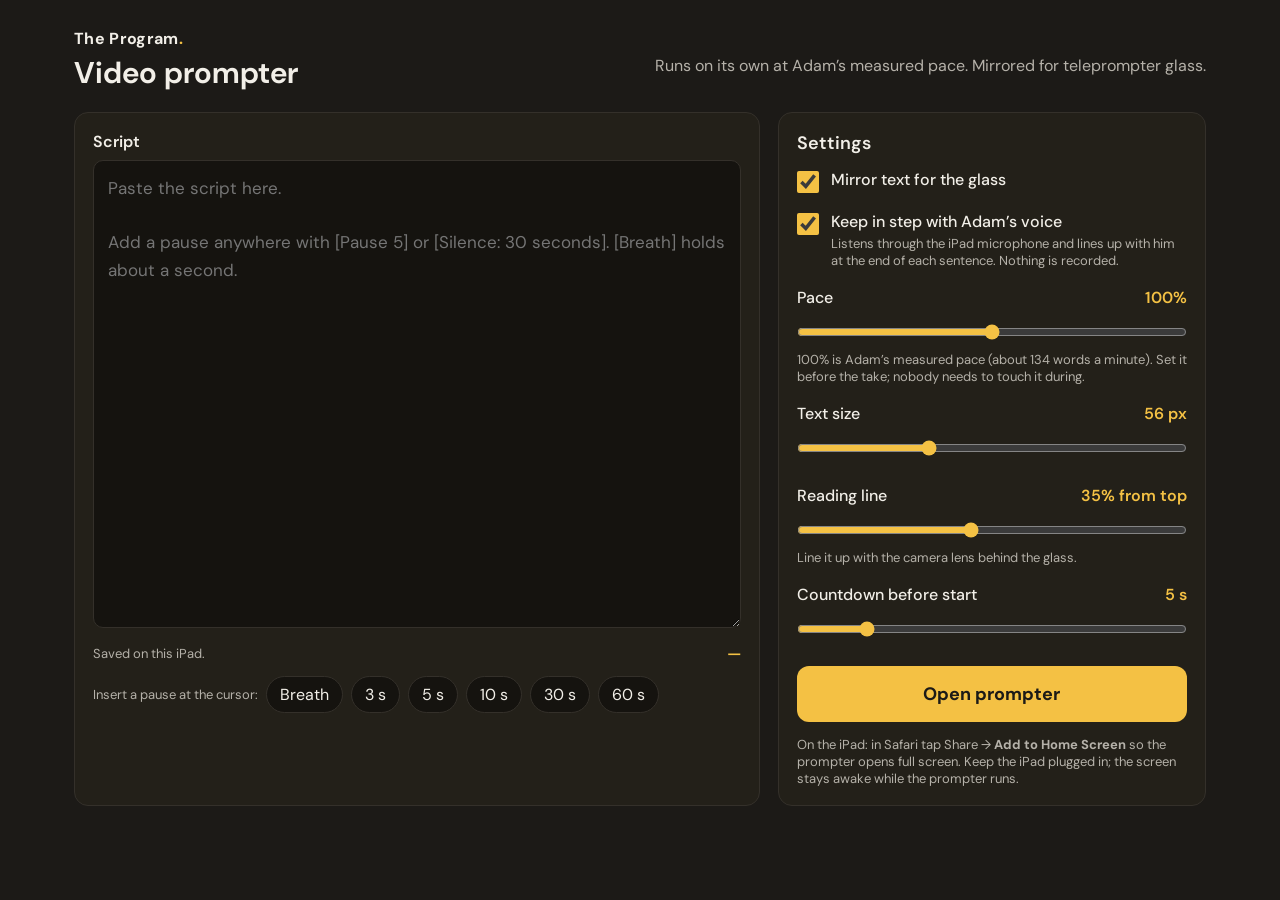
==== prompter.html @ 705d3cb9 "Prompter: Start, Stop and Back to top controls during playback - Control bar with Start/Resume, Stop" ====
<!doctype html>
<html lang="en-CA">
<head>
<meta charset="utf-8">
<meta name="viewport" content="width=device-width,initial-scale=1,viewport-fit=cover,user-scalable=no">
<meta name="robots" content="noindex,nofollow">
<meta name="apple-mobile-web-app-capable" content="yes">
<meta name="mobile-web-app-capable" content="yes">
<meta name="apple-mobile-web-app-status-bar-style" content="black">
<meta name="apple-mobile-web-app-title" content="Prompter">
<meta name="theme-color" content="#000000">
<title>Video Prompter · The Program</title>
<link rel="preconnect" href="https://fonts.googleapis.com">
<link href="https://fonts.googleapis.com/css2?family=DM+Sans:wght@400;500;600;700&display=swap" rel="stylesheet">
<link rel="stylesheet" href="/prompter.css">
</head>
<body>
<section id="setup" class="setup">
  <header class="setup-head">
    <div><a class="brand" href="/">The Program<span>.</span></a><h1>Video prompter</h1></div>
    <p class="muted">Runs on its own at Adam’s measured pace. Mirrored for teleprompter glass.</p>
  </header>

  <div class="setup-grid">
    <div class="card script-card">
      <label for="script">Script</label>
      <textarea id="script" spellcheck="true" placeholder="Paste the script here.&#10;&#10;Add a pause anywhere with [Pause 5] or [Silence: 30 seconds]. [Breath] holds about a second."></textarea>
      <div class="row">
        <span class="muted small" id="saved">Saved on this iPad.</span>
        <span class="estimate" id="estimate">—</span>
      </div>
      <div class="insert">
        <span class="small muted">Insert a pause at the cursor:</span>
        <button data-ins="[Breath]">Breath</button>
        <button data-ins="[Pause 3]">3 s</button>
        <button data-ins="[Pause 5]">5 s</button>
        <button data-ins="[Pause 10]">10 s</button>
        <button data-ins="[Pause 30]">30 s</button>
        <button data-ins="[Pause 60]">60 s</button>
      </div>
    </div>

    <div class="card settings">
      <h2>Settings</h2>
      <label class="toggle"><input type="checkbox" id="mirror" checked><span>Mirror text for the glass</span></label>
      <label class="toggle"><input type="checkbox" id="sync" checked><span>Keep in step with Adam’s voice <small>Listens through the iPad microphone and lines up with him at the end of each sentence. Nothing is recorded.</small></span></label>
      <label>Pace <output id="paceOut">100%</output>
        <input type="range" id="pace" min="80" max="120" step="1" value="100">
        <small class="muted">100% is Adam’s measured pace (about 134 words a minute). Set it before the take; nobody needs to touch it during.</small>
      </label>
      <label>Text size <output id="sizeOut">56 px</output><input type="range" id="size" min="36" max="96" step="2" value="56"></label>
      <label>Reading line <output id="lineOut">35% from top</output>
        <input type="range" id="line" min="15" max="60" step="1" value="35">
        <small class="muted">Line it up with the camera lens behind the glass.</small>
      </label>
      <label>Countdown before start <output id="cdOut">5 s</output><input type="range" id="countdown" min="3" max="15" step="1" value="5"></label>
      <button class="primary" id="go">Open prompter</button>
      <p class="small muted tips">On the iPad: in Safari tap Share → <b>Add to Home Screen</b> so the prompter opens full screen. Keep the iPad plugged in; the screen stays awake while the prompter runs.</p>
    </div>
  </div>
</section>

<section id="stage" class="stage" hidden>
  <div id="flip" class="flip">
    <div id="viewport" class="viewport"><div id="text" class="text"></div></div>
    <div id="guide" class="guide" aria-hidden="true"></div>
    <div id="cue" class="cue" hidden><div class="cue-num" id="cueNum"></div><div class="cue-label" id="cueLabel">Hold</div><div class="cue-bar"><i id="cueBar"></i></div></div>
    <div id="count" class="count" hidden></div>
    <div id="state" class="state"></div>
  </div>
  <div id="controls" class="controls" role="toolbar" aria-label="Prompter controls">
    <button id="cTop" type="button"><span aria-hidden="true">⤒</span> Back to top</button>
    <button id="cPlay" type="button" class="play"><span aria-hidden="true">▶</span> <b>Start</b></button>
    <button id="cStop" type="button" class="stop"><span aria-hidden="true">■</span> Stop</button>
    <button id="cScript" type="button">Edit script</button>
  </div>
</section>

<script src="/prompter.js"></script>
</body>
</html>
---- prompter.css ----
:root{--bg:#1c1a17;--paper:#232019;--ink:#f2efe8;--muted:#b5b1a9;--line:#34302a;--gold:#f4c144;--body:'DM Sans',system-ui,sans-serif}
*{box-sizing:border-box}[hidden]{display:none!important}
html,body{margin:0;height:100%;background:var(--bg);color:var(--ink);font-family:var(--body);-webkit-text-size-adjust:100%}
button{font:inherit;cursor:pointer}
.muted{color:var(--muted)}.small,small{font-size:13px}
.setup{max-width:1180px;margin:0 auto;padding:28px 24px 40px}
.setup-head{display:flex;justify-content:space-between;align-items:flex-end;gap:20px;flex-wrap:wrap;margin-bottom:20px}
.brand{color:var(--ink);text-decoration:none;font-weight:700;letter-spacing:.02em}.brand span{color:var(--gold)}
h1{margin:4px 0 0;font-size:30px;font-weight:650}h2{margin:0 0 14px;font-size:18px;font-weight:600}
.setup-grid{display:grid;grid-template-columns:minmax(0,1.6fr) minmax(280px,1fr);gap:18px}
@media (max-width:860px){.setup-grid{grid-template-columns:1fr}}
.card{background:var(--paper);border:1px solid var(--line);border-radius:14px;padding:18px}
.script-card>label{display:block;font-weight:600;margin-bottom:8px}
textarea{width:100%;min-height:52vh;resize:vertical;background:#15130f;color:var(--ink);border:1px solid var(--line);border-radius:10px;padding:14px;font:17px/1.6 var(--body)}
textarea:focus{outline:2px solid var(--gold);outline-offset:1px}
.row{display:flex;justify-content:space-between;gap:12px;margin-top:10px;align-items:center}
.estimate{font-weight:600;color:var(--gold)}
.insert{display:flex;flex-wrap:wrap;gap:8px;align-items:center;margin-top:12px}
.insert button{background:#15130f;color:var(--ink);border:1px solid var(--line);border-radius:999px;padding:7px 13px;min-height:36px}
.settings label{display:block;margin:0 0 18px;font-weight:500}
.settings output{float:right;color:var(--gold);font-weight:600}
.settings input[type=range]{width:100%;margin:10px 0 4px;accent-color:var(--gold);height:28px}
.settings small{display:block;font-weight:400}
.toggle{display:flex!important;gap:12px;align-items:flex-start}
.toggle input{width:22px;height:22px;margin:2px 0 0;accent-color:var(--gold);flex:none}
.toggle small{color:var(--muted);margin-top:3px}
.primary{width:100%;background:var(--gold);color:#1c1a17;border:0;border-radius:12px;padding:16px;font-weight:700;font-size:18px}
.tips{margin:14px 0 0}

/* Stage */
.stage{position:fixed;inset:0;background:#000;overflow:hidden;touch-action:manipulation;-webkit-user-select:none;user-select:none}
.flip{position:absolute;inset:0}
.flip.mirrored{transform:scaleX(-1)}
.viewport{position:absolute;inset:0;overflow:hidden}
.text{padding:0 7vw;color:#fff;font-weight:500;line-height:1.38;will-change:transform}
.text p{margin:0 0 .55em}
.text .w{transition:color .25s}
.text .read{color:#6f6f6f}
.text .now{color:#fff}
.text .pz{display:inline-block;font-size:.42em;vertical-align:middle;color:#000;background:var(--gold);border-radius:999px;padding:.15em .7em;margin:0 .2em;font-weight:700;letter-spacing:.02em}
.text .pz.read{background:#4a4a4a;color:#bbb}
.guide{position:absolute;left:0;right:0;height:0;border-top:2px solid rgba(244,193,68,.55);pointer-events:none}
.guide::before,.guide::after{content:"";position:absolute;top:-9px;border:8px solid transparent}
.guide::before{left:0;border-left-color:var(--gold)}
.guide::after{right:0;border-right-color:var(--gold)}
.cue{position:absolute;left:50%;transform:translateX(-50%);top:20%;box-shadow:0 0 0 8px #000;text-align:center;color:#000;background:var(--gold);border-radius:22px;padding:14px 34px 16px;min-width:220px}
.cue-num{font-size:84px;font-weight:700;line-height:1}
.cue-label{font-size:20px;font-weight:600;margin-top:2px}
.cue-bar{height:6px;background:rgba(0,0,0,.2);border-radius:3px;margin-top:10px;overflow:hidden}
.cue-bar i{display:block;height:100%;background:#000;width:100%}
.count{position:absolute;inset:0;display:grid;place-items:center;font-size:30vh;font-weight:700;color:var(--gold);background:rgba(0,0,0,.55)}
.state{position:absolute;right:18px;bottom:14px;font-size:14px;color:#777}
.controls{position:absolute;left:50%;bottom:22px;transform:translateX(-50%);display:flex;gap:10px;padding:10px;background:rgba(28,26,23,.92);border:1px solid #3a352d;border-radius:18px;transition:opacity .5s;z-index:5}
.controls.hide{opacity:0;pointer-events:none}
.controls button{min-height:58px;padding:0 22px;border-radius:12px;border:1px solid #4a443a;background:#2a2620;color:#f2efe8;font-size:18px;font-weight:600;white-space:nowrap}
.controls button span{margin-right:6px}
.controls .play{background:var(--gold);color:#1c1a17;border-color:var(--gold);min-width:150px}
.controls .stop{background:#5a1f1f;border-color:#7a2b2b}
.controls button:disabled{background:#24211c;color:#6d675d;border-color:#36312a}
.state{bottom:auto;top:14px}
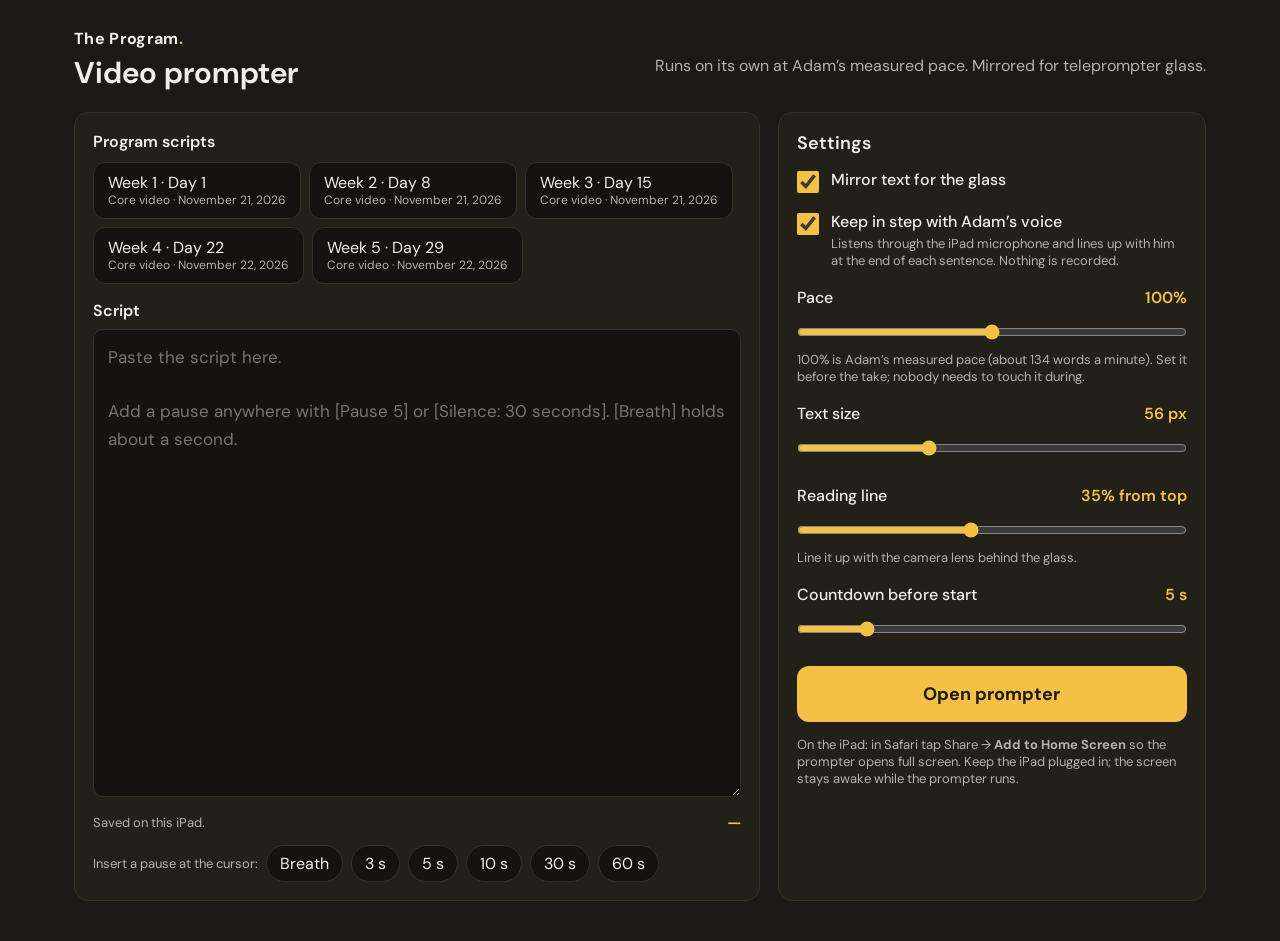
==== commit 0f0514a2: "Prompter: larger pause countdown and pills, and the five week-opening video scripts built in - Pause" ====
--- a/prompter.html
+++ b/prompter.html
@@ -23,6 +23,7 @@
 
   <div class="setup-grid">
     <div class="card script-card">
+      <div class="library" id="library" aria-label="Program scripts"></div>
       <label for="script">Script</label>
       <textarea id="script" spellcheck="true" placeholder="Paste the script here.&#10;&#10;Add a pause anywhere with [Pause 5] or [Silence: 30 seconds]. [Breath] holds about a second."></textarea>
       <div class="row">
@@ -64,18 +65,21 @@
   <div id="flip" class="flip">
     <div id="viewport" class="viewport"><div id="text" class="text"></div></div>
     <div id="guide" class="guide" aria-hidden="true"></div>
-    <div id="cue" class="cue" hidden><div class="cue-num" id="cueNum"></div><div class="cue-label" id="cueLabel">Hold</div><div class="cue-bar"><i id="cueBar"></i></div></div>
+    <div id="cue" class="cue" hidden><div class="cue-num" id="cueNum"></div><div class="cue-side"><div class="cue-label" id="cueLabel">Hold</div><div class="cue-bar"><i id="cueBar"></i></div></div></div>
     <div id="count" class="count" hidden></div>
     <div id="state" class="state"></div>
   </div>
   <div id="controls" class="controls" role="toolbar" aria-label="Prompter controls">
-    <button id="cTop" type="button"><span aria-hidden="true">⤒</span> Back to top</button>
+    <button id="cTop" type="button"><span aria-hidden="true">⤒</span> Top</button>
+    <button id="cBack" type="button"><span aria-hidden="true">◀◀</span> Back</button>
     <button id="cPlay" type="button" class="play"><span aria-hidden="true">▶</span> <b>Start</b></button>
     <button id="cStop" type="button" class="stop"><span aria-hidden="true">■</span> Stop</button>
+    <button id="cFwd" type="button">Forward <span aria-hidden="true" style="margin:0 0 0 6px">▶▶</span></button>
     <button id="cScript" type="button">Edit script</button>
   </div>
 </section>
 
+<script src="/prompter-scripts.js"></script>
 <script src="/prompter.js"></script>
 </body>
 </html>
--- a/prompter.css
+++ b/prompter.css
@@ -28,7 +28,7 @@
 .tips{margin:14px 0 0}
 
 /* Stage */
-.stage{position:fixed;inset:0;background:#000;overflow:hidden;touch-action:manipulation;-webkit-user-select:none;user-select:none}
+.stage{position:fixed;inset:0;background:#000;overflow:hidden;touch-action:none;-webkit-user-select:none;user-select:none}
 .flip{position:absolute;inset:0}
 .flip.mirrored{transform:scaleX(-1)}
 .viewport{position:absolute;inset:0;overflow:hidden}
@@ -37,24 +37,32 @@
 .text .w{transition:color .25s}
 .text .read{color:#6f6f6f}
 .text .now{color:#fff}
-.text .pz{display:inline-block;font-size:.42em;vertical-align:middle;color:#000;background:var(--gold);border-radius:999px;padding:.15em .7em;margin:0 .2em;font-weight:700;letter-spacing:.02em}
+.text .pz{display:inline-block;font-size:.8em;line-height:1.15;vertical-align:middle;color:#000;background:var(--gold);border-radius:999px;padding:.12em .75em;margin:.12em .2em;font-weight:700;letter-spacing:.01em}
 .text .pz.read{background:#4a4a4a;color:#bbb}
 .guide{position:absolute;left:0;right:0;height:0;border-top:2px solid rgba(244,193,68,.55);pointer-events:none}
 .guide::before,.guide::after{content:"";position:absolute;top:-9px;border:8px solid transparent}
 .guide::before{left:0;border-left-color:var(--gold)}
 .guide::after{right:0;border-right-color:var(--gold)}
-.cue{position:absolute;left:50%;transform:translateX(-50%);top:20%;box-shadow:0 0 0 8px #000;text-align:center;color:#000;background:var(--gold);border-radius:22px;padding:14px 34px 16px;min-width:220px}
-.cue-num{font-size:84px;font-weight:700;line-height:1}
-.cue-label{font-size:20px;font-weight:600;margin-top:2px}
-.cue-bar{height:6px;background:rgba(0,0,0,.2);border-radius:3px;margin-top:10px;overflow:hidden}
+.cue{position:absolute;left:50%;transform:translateX(-50%);top:20%;box-shadow:0 0 0 10px #000;color:#000;background:var(--gold);border-radius:32px;padding:6px 44px 6px 36px;display:flex;align-items:center;gap:28px;min-width:min(520px,86vw)}
+.cue-num{font-size:min(170px,21vh);font-weight:700;line-height:1;font-variant-numeric:tabular-nums;min-width:1.2em;text-align:center}
+.cue-side{flex:1}
+.cue-label{font-size:min(46px,6vh);font-weight:700}
+.cue-bar{height:14px;background:rgba(0,0,0,.2);border-radius:7px;margin-top:14px;overflow:hidden}
 .cue-bar i{display:block;height:100%;background:#000;width:100%}
 .count{position:absolute;inset:0;display:grid;place-items:center;font-size:30vh;font-weight:700;color:var(--gold);background:rgba(0,0,0,.55)}
 .state{position:absolute;right:18px;bottom:14px;font-size:14px;color:#777}
 .controls{position:absolute;left:50%;bottom:22px;transform:translateX(-50%);display:flex;gap:10px;padding:10px;background:rgba(28,26,23,.92);border:1px solid #3a352d;border-radius:18px;transition:opacity .5s;z-index:5}
 .controls.hide{opacity:0;pointer-events:none}
-.controls button{min-height:58px;padding:0 22px;border-radius:12px;border:1px solid #4a443a;background:#2a2620;color:#f2efe8;font-size:18px;font-weight:600;white-space:nowrap}
+.controls button{min-height:58px;padding:0 18px;border-radius:12px;border:1px solid #4a443a;background:#2a2620;color:#f2efe8;font-size:18px;font-weight:600;white-space:nowrap}
 .controls button span{margin-right:6px}
-.controls .play{background:var(--gold);color:#1c1a17;border-color:var(--gold);min-width:150px}
+.controls .play{background:var(--gold);color:#1c1a17;border-color:var(--gold);min-width:170px}
+.stage.cueing .text{transition:transform .35s ease}
+.stage:not(.running){cursor:grab}
 .controls .stop{background:#5a1f1f;border-color:#7a2b2b}
 .controls button:disabled{background:#24211c;color:#6d675d;border-color:#36312a}
 .state{bottom:auto;top:14px}
+.library{display:flex;flex-wrap:wrap;gap:8px;margin:0 0 16px}
+.library button{background:#15130f;color:var(--ink);border:1px solid var(--line);border-radius:12px;padding:10px 14px;text-align:left;min-height:52px;line-height:1.25}
+.library button small{display:block;color:var(--muted);font-size:12px}
+.library button.on{border-color:var(--gold);box-shadow:inset 0 0 0 1px var(--gold)}
+.library .lib-head{width:100%;font-weight:600;margin-bottom:2px}
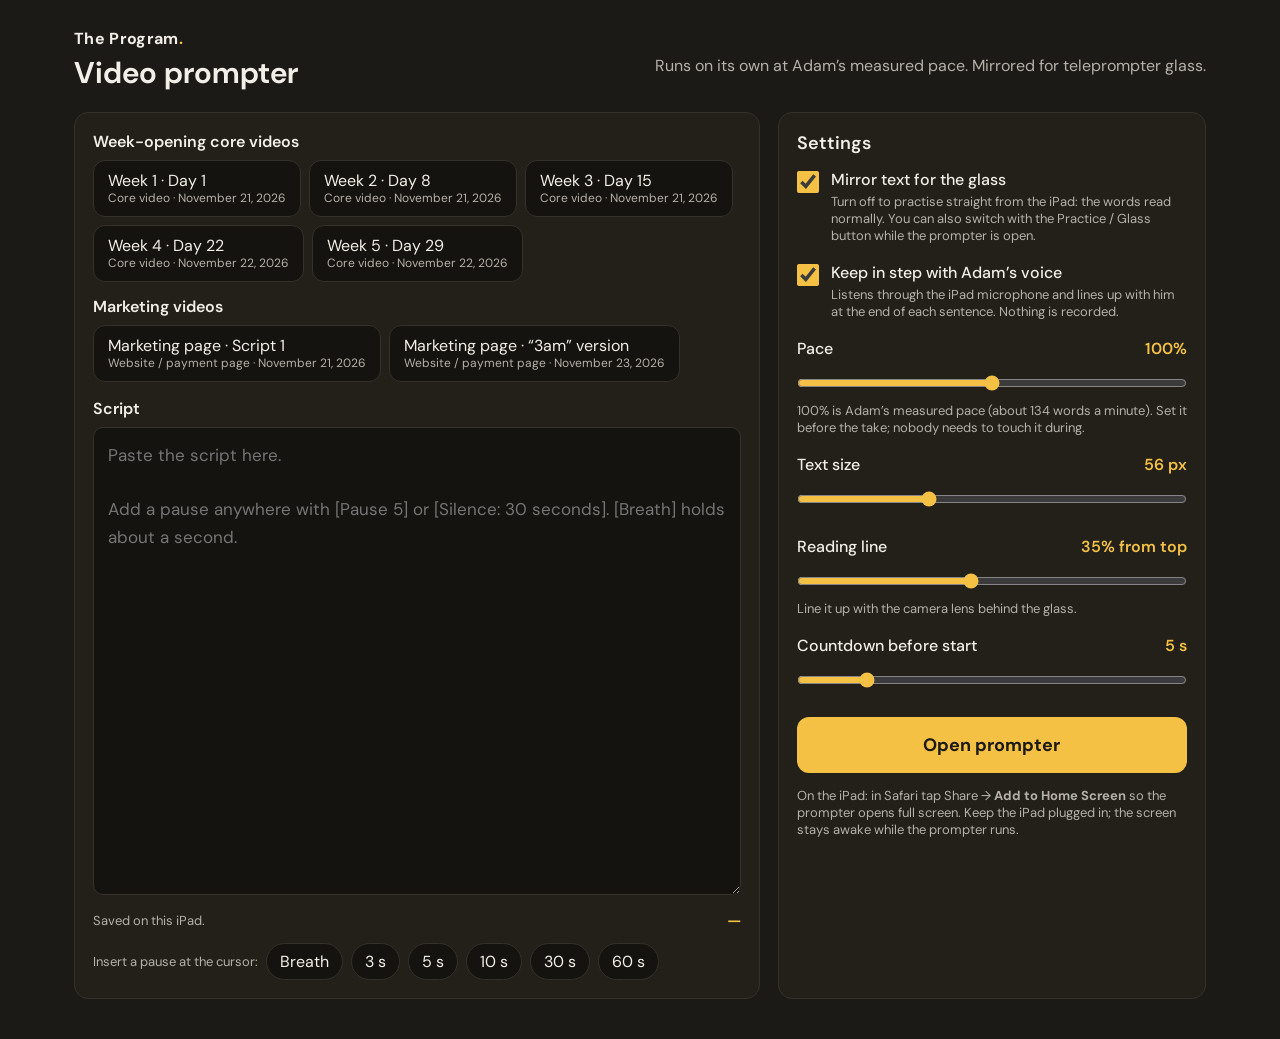
==== commit 1f6bd0ff: "Prompter: Practice/Glass toggle to read unmirrored, M key, ?practice=1 link Co-Authored-By: Claude O" ====
--- a/prompter.html
+++ b/prompter.html
@@ -43,7 +43,7 @@
 
     <div class="card settings">
       <h2>Settings</h2>
-      <label class="toggle"><input type="checkbox" id="mirror" checked><span>Mirror text for the glass</span></label>
+      <label class="toggle"><input type="checkbox" id="mirror" checked><span>Mirror text for the glass <small>Turn off to practise straight from the iPad: the words read normally. You can also switch with the Practice / Glass button while the prompter is open.</small></span></label>
       <label class="toggle"><input type="checkbox" id="sync" checked><span>Keep in step with Adam’s voice <small>Listens through the iPad microphone and lines up with him at the end of each sentence. Nothing is recorded.</small></span></label>
       <label>Pace <output id="paceOut">100%</output>
         <input type="range" id="pace" min="80" max="120" step="1" value="100">
@@ -75,6 +75,7 @@
     <button id="cPlay" type="button" class="play"><span aria-hidden="true">▶</span> <b>Start</b></button>
     <button id="cStop" type="button" class="stop"><span aria-hidden="true">■</span> Stop</button>
     <button id="cFwd" type="button">Forward <span aria-hidden="true" style="margin:0 0 0 6px">▶▶</span></button>
+    <button id="cMirror" type="button" class="mir" aria-pressed="false"><span aria-hidden="true">⇋</span> <b>Practice</b></button>
     <button id="cScript" type="button">Edit script</button>
   </div>
 </section>
--- a/prompter.css
+++ b/prompter.css
@@ -58,6 +58,7 @@
 .controls .play{background:var(--gold);color:#1c1a17;border-color:var(--gold);min-width:170px}
 .stage.cueing .text{transition:transform .35s ease}
 .stage:not(.running){cursor:grab}
+.stage.practice .controls .mir{background:#1f3a4a;border-color:#2f5a72}
 .controls .stop{background:#5a1f1f;border-color:#7a2b2b}
 .controls button:disabled{background:#24211c;color:#6d675d;border-color:#36312a}
 .state{bottom:auto;top:14px}
@@ -65,4 +66,6 @@
 .library button{background:#15130f;color:var(--ink);border:1px solid var(--line);border-radius:12px;padding:10px 14px;text-align:left;min-height:52px;line-height:1.25}
 .library button small{display:block;color:var(--muted);font-size:12px}
 .library button.on{border-color:var(--gold);box-shadow:inset 0 0 0 1px var(--gold)}
-.library .lib-head{width:100%;font-weight:600;margin-bottom:2px}
+.library .lib-head{width:100%;font-weight:600;margin:6px 0 0}
+.library .lib-head:first-child{margin-top:0}
+@media (max-width:1000px){.controls{gap:6px;padding:8px;max-width:calc(100vw - 20px)}.controls button{padding:0 11px;font-size:16px}.controls .play{min-width:120px}}
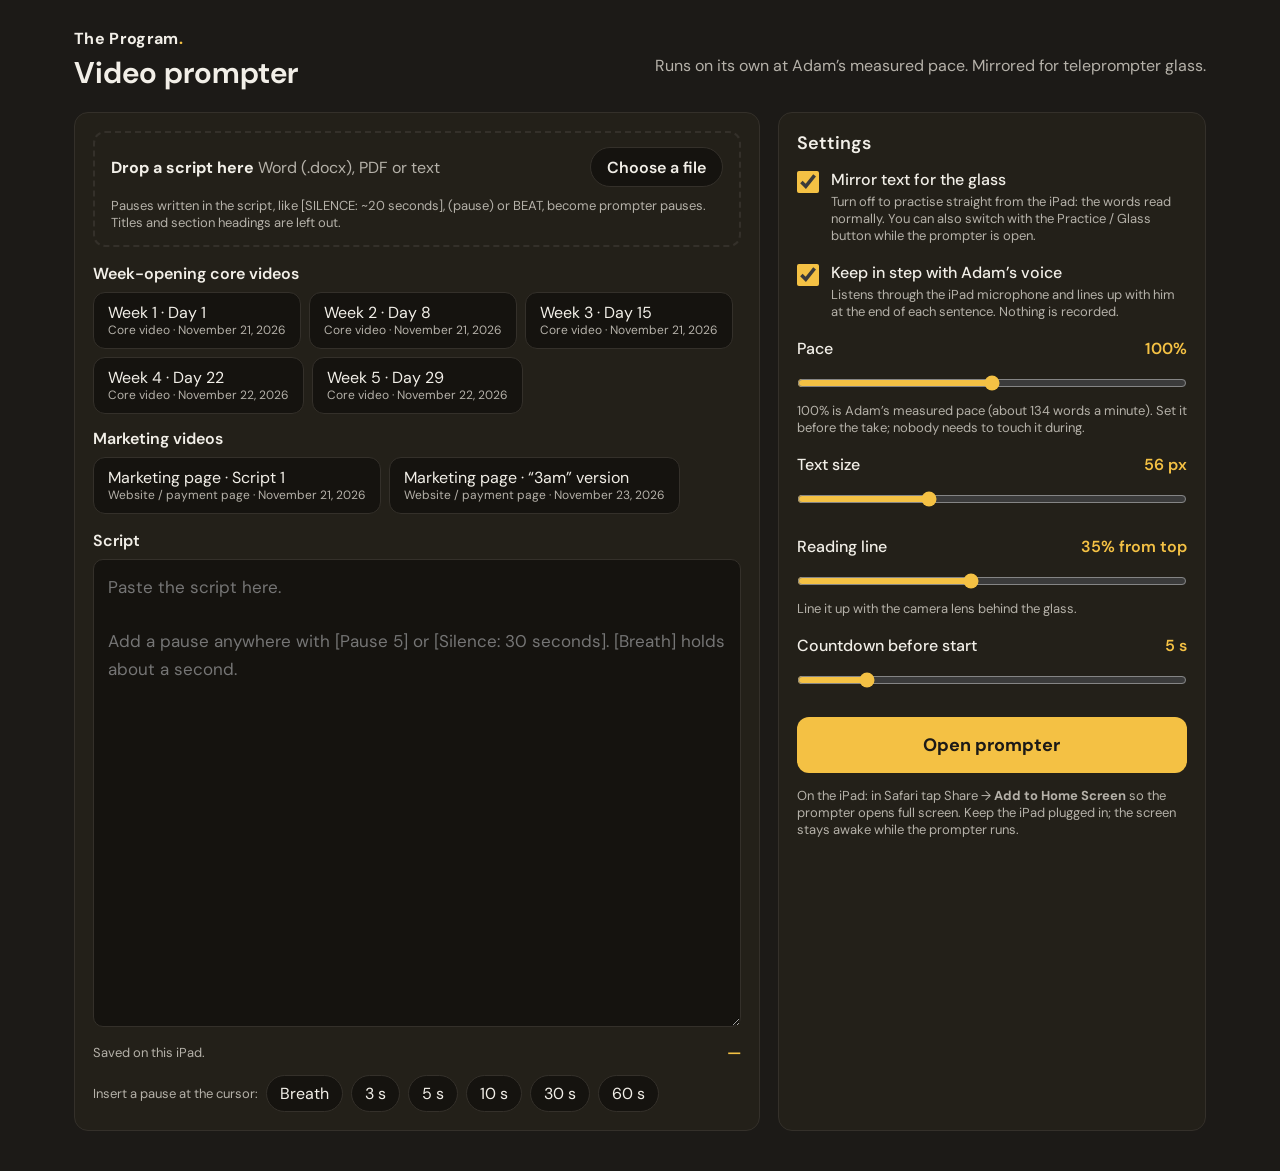
==== commit 8dcd2ea6: "Prompter: drop in a Word, PDF or text script; written pauses become prompter pauses Reads files on t" ====
--- a/prompter.html
+++ b/prompter.html
@@ -23,6 +23,12 @@
 
   <div class="setup-grid">
     <div class="card script-card">
+      <div class="drop" id="drop">
+        <input type="file" id="file" accept=".docx,.pdf,.txt,.md,application/pdf,application/vnd.openxmlformats-officedocument.wordprocessingml.document,text/plain" hidden>
+        <div><b>Drop a script here</b> <span class="muted">Word (.docx), PDF or text</span></div>
+        <button type="button" id="pick">Choose a file</button>
+        <p class="small muted" id="dropMsg">Pauses written in the script, like [SILENCE: ~20 seconds], (pause) or BEAT, become prompter pauses. Titles and section headings are left out.</p>
+      </div>
       <div class="library" id="library" aria-label="Program scripts"></div>
       <label for="script">Script</label>
       <textarea id="script" spellcheck="true" placeholder="Paste the script here.&#10;&#10;Add a pause anywhere with [Pause 5] or [Silence: 30 seconds]. [Breath] holds about a second."></textarea>
@@ -81,6 +87,7 @@
 </section>
 
 <script src="/prompter-scripts.js"></script>
+<script src="/prompter-import.js"></script>
 <script src="/prompter.js"></script>
 </body>
 </html>
--- a/prompter.css
+++ b/prompter.css
@@ -69,3 +69,9 @@
 .library .lib-head{width:100%;font-weight:600;margin:6px 0 0}
 .library .lib-head:first-child{margin-top:0}
 @media (max-width:1000px){.controls{gap:6px;padding:8px;max-width:calc(100vw - 20px)}.controls button{padding:0 11px;font-size:16px}.controls .play{min-width:120px}}
+.drop{border:2px dashed var(--line);border-radius:12px;padding:14px 16px;margin:0 0 16px;display:flex;flex-wrap:wrap;gap:10px 14px;align-items:center;transition:border-color .2s,background .2s}
+.drop>div{flex:1 1 220px}
+.drop button{background:#15130f;color:var(--ink);border:1px solid var(--line);border-radius:999px;padding:8px 16px;min-height:40px;font-weight:600}
+.drop p{flex-basis:100%;margin:0}
+.drop.over{border-color:var(--gold);background:rgba(232,184,75,.08)}
+.drop.busy{opacity:.7}
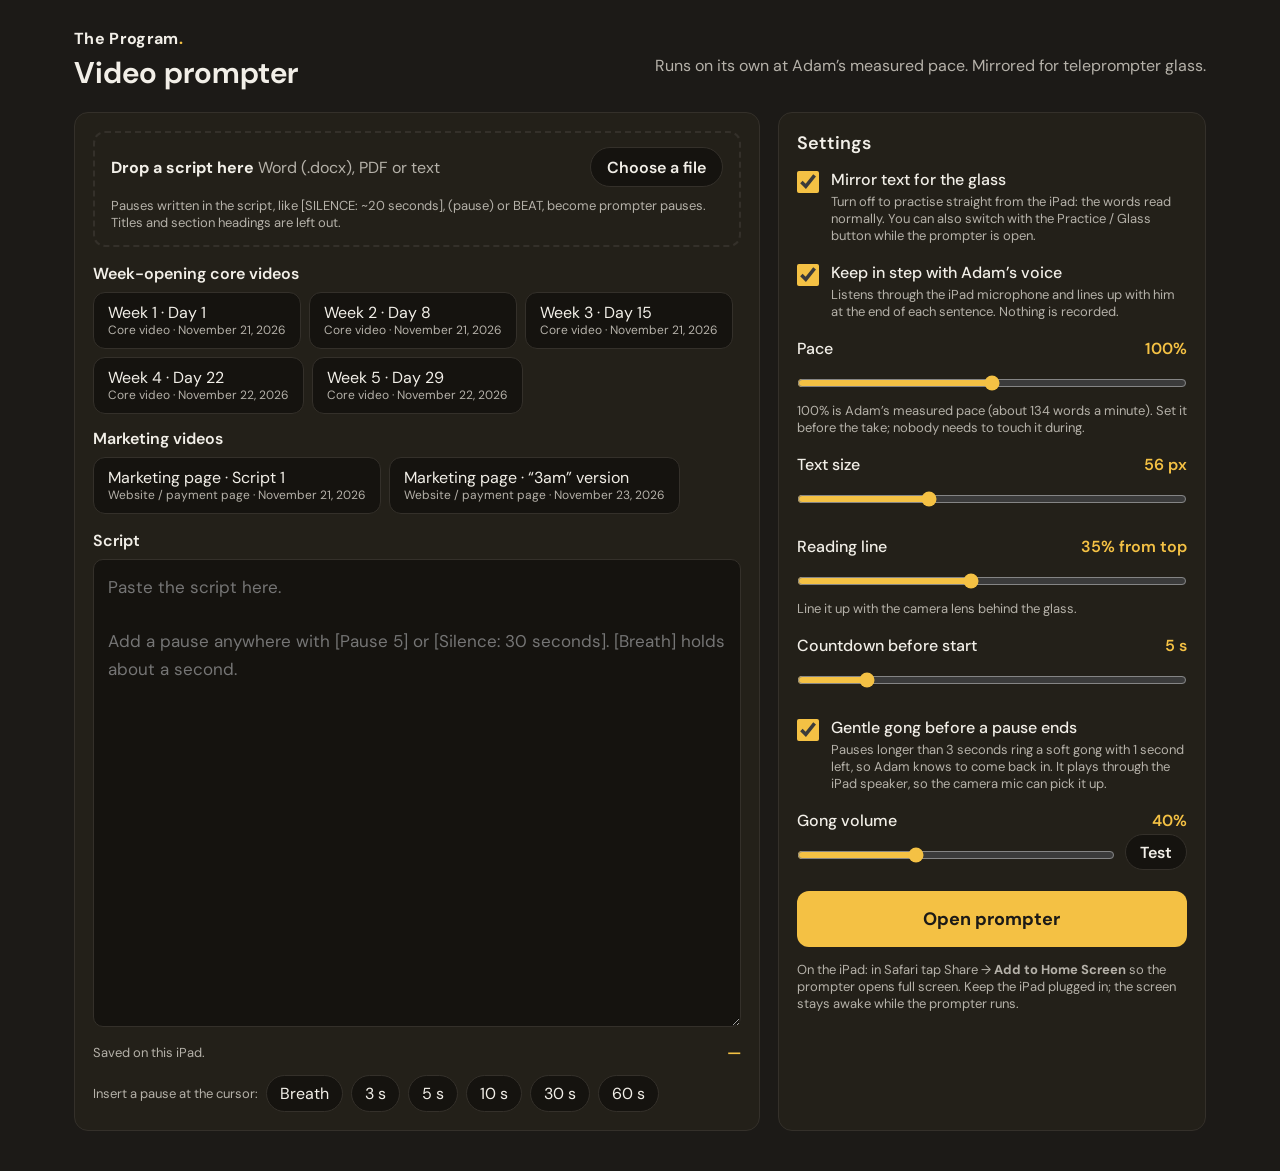
==== commit 176ef2da: "Prompter: optional soft gong with 1 s left on pauses over 3 s, with volume and test Synthesised with" ====
--- a/prompter.html
+++ b/prompter.html
@@ -61,6 +61,10 @@
         <small class="muted">Line it up with the camera lens behind the glass.</small>
       </label>
       <label>Countdown before start <output id="cdOut">5 s</output><input type="range" id="countdown" min="3" max="15" step="1" value="5"></label>
+      <label class="toggle"><input type="checkbox" id="gong" checked><span>Gentle gong before a pause ends <small>Pauses longer than 3 seconds ring a soft gong with 1 second left, so Adam knows to come back in. It plays through the iPad speaker, so the camera mic can pick it up.</small></span></label>
+      <label>Gong volume <output id="gongOut">40%</output>
+        <span class="gong-row"><input type="range" id="gongVol" min="5" max="100" step="5" value="40"><button type="button" id="gongTest">Test</button></span>
+      </label>
       <button class="primary" id="go">Open prompter</button>
       <p class="small muted tips">On the iPad: in Safari tap Share → <b>Add to Home Screen</b> so the prompter opens full screen. Keep the iPad plugged in; the screen stays awake while the prompter runs.</p>
     </div>
--- a/prompter.css
+++ b/prompter.css
@@ -75,3 +75,7 @@
 .drop p{flex-basis:100%;margin:0}
 .drop.over{border-color:var(--gold);background:rgba(232,184,75,.08)}
 .drop.busy{opacity:.7}
+.gong-row{display:flex;gap:10px;align-items:center}
+.gong-row input{flex:1}
+.gong-row button{background:#15130f;color:var(--ink);border:1px solid var(--line);border-radius:999px;padding:6px 14px;min-height:36px;font-weight:600}
+.gong-row button:disabled,.gong-row input:disabled{opacity:.4}
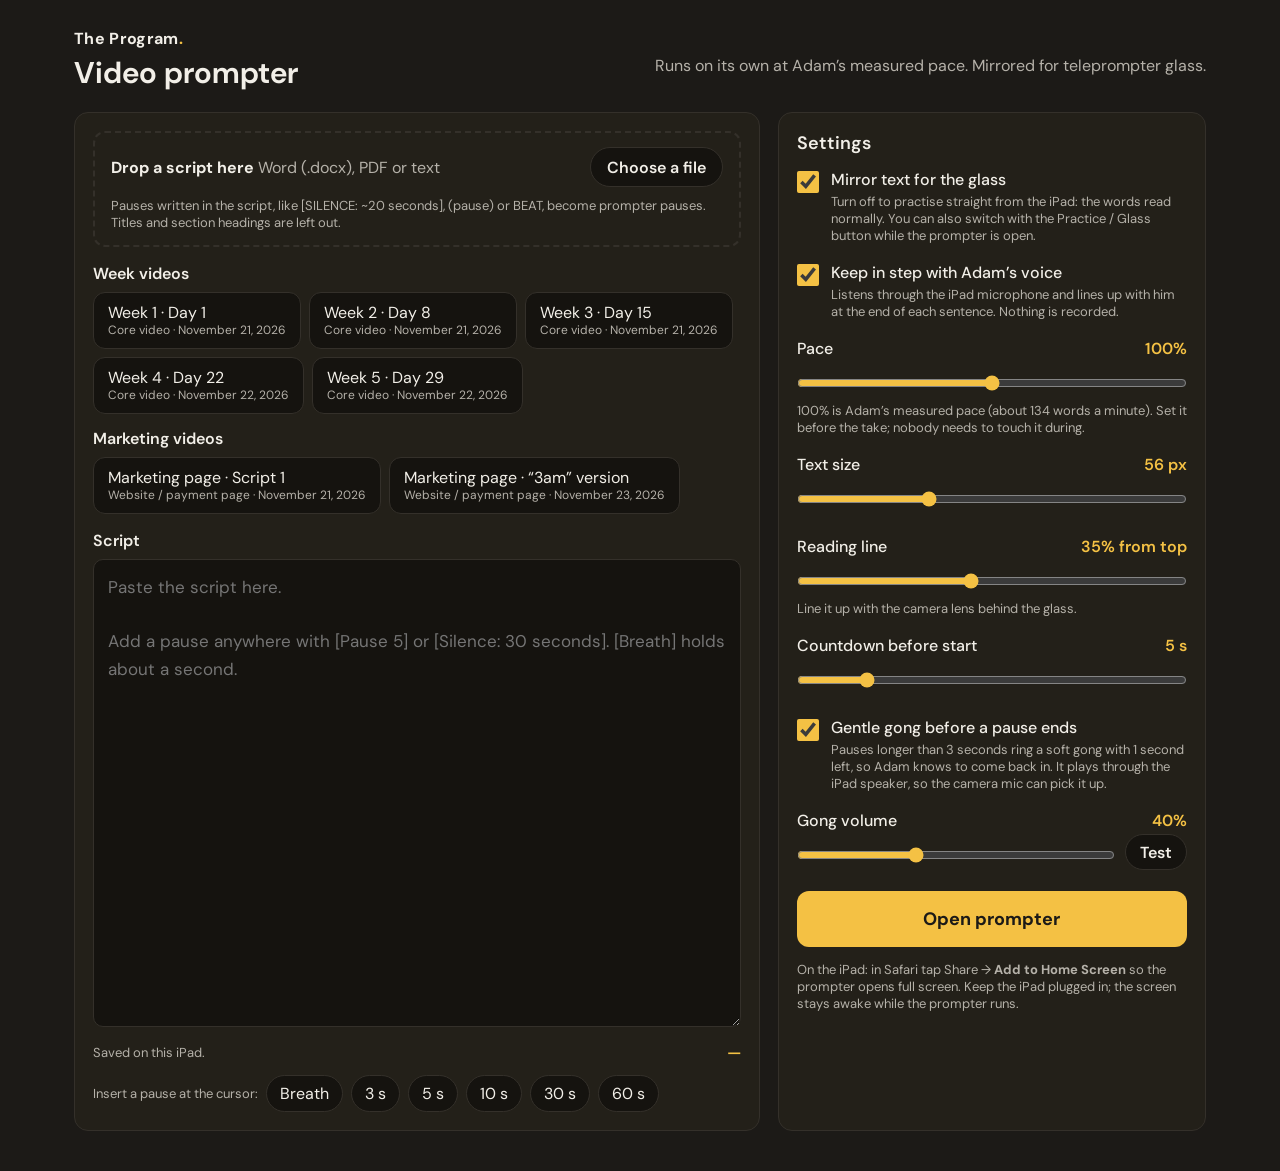
==== commit 7c6fa4f2: "Prompter: add uploaded scripts to the shared library (Week / Marketing) Uploads are saved to Supabas" ====
--- a/prompter.html
+++ b/prompter.html
@@ -28,6 +28,20 @@
         <div><b>Drop a script here</b> <span class="muted">Word (.docx), PDF or text</span></div>
         <button type="button" id="pick">Choose a file</button>
         <p class="small muted" id="dropMsg">Pauses written in the script, like [SILENCE: ~20 seconds], (pause) or BEAT, become prompter pauses. Titles and section headings are left out.</p>
+      </div>
+      <div class="lib-save" id="libSave" hidden>
+        <div class="lib-save-row">
+          <label>Title <input id="libTitle" type="text" maxlength="120" autocomplete="off"></label>
+          <label>Section <select id="libSection"><option value="week">Week videos</option><option value="marketing">Marketing videos</option></select></label>
+          <button type="button" class="lib-go" id="libGo">Add to library</button>
+        </div>
+        <form id="libLogin" class="lib-login" hidden>
+          <input id="libEmail" type="email" autocomplete="email" placeholder="Hub email" required>
+          <input id="libPass" type="password" autocomplete="current-password" placeholder="Password" required>
+          <button type="submit">Sign in and add</button>
+        </form>
+        <p class="small muted" id="libAccount" hidden><span id="libWho"></span> <button type="button" class="text-link" id="libOut">Sign out</button></p>
+        <p class="small" id="libMsg" role="status"></p>
       </div>
       <div class="library" id="library" aria-label="Program scripts"></div>
       <label for="script">Script</label>
--- a/prompter.css
+++ b/prompter.css
@@ -79,3 +79,18 @@
 .gong-row input{flex:1}
 .gong-row button{background:#15130f;color:var(--ink);border:1px solid var(--line);border-radius:999px;padding:6px 14px;min-height:36px;font-weight:600}
 .gong-row button:disabled,.gong-row input:disabled{opacity:.4}
+.lib-save{border:1px solid var(--line);border-radius:12px;padding:12px 14px;margin:0 0 16px;background:#15130f}
+.lib-save-row{display:flex;flex-wrap:wrap;gap:10px;align-items:flex-end}
+.lib-save label{display:flex!important;flex-direction:column;gap:4px;font-size:13px;color:var(--muted);margin:0}
+.lib-save label:first-child{flex:1 1 220px}
+.lib-save input,.lib-save select{background:#0e0d0a;color:var(--ink);border:1px solid var(--line);border-radius:10px;padding:9px 11px;font:inherit;font-size:15px;min-height:42px}
+.lib-go,.lib-login button{background:var(--gold);color:#15130f;border:0;border-radius:999px;padding:0 18px;min-height:42px;font-weight:700}
+.lib-go:disabled{opacity:.5}
+.lib-login{display:flex;flex-wrap:wrap;gap:8px;margin-top:10px}
+.lib-login input{flex:1 1 160px}
+.lib-save p{margin:8px 0 0}
+.lib-save p:empty{display:none}
+.text-link{background:none;border:0;color:var(--gold);padding:0;font:inherit;text-decoration:underline;cursor:pointer}
+.lib-item{position:relative;display:inline-flex}
+.lib-remove{position:absolute;top:-7px;right:-7px;width:24px;height:24px;min-height:0!important;border-radius:50%!important;padding:0!important;display:grid;place-items:center;font-size:15px;line-height:1;background:#2a2620!important;color:var(--muted)!important}
+.lib-remove:hover{color:var(--ink)!important}
